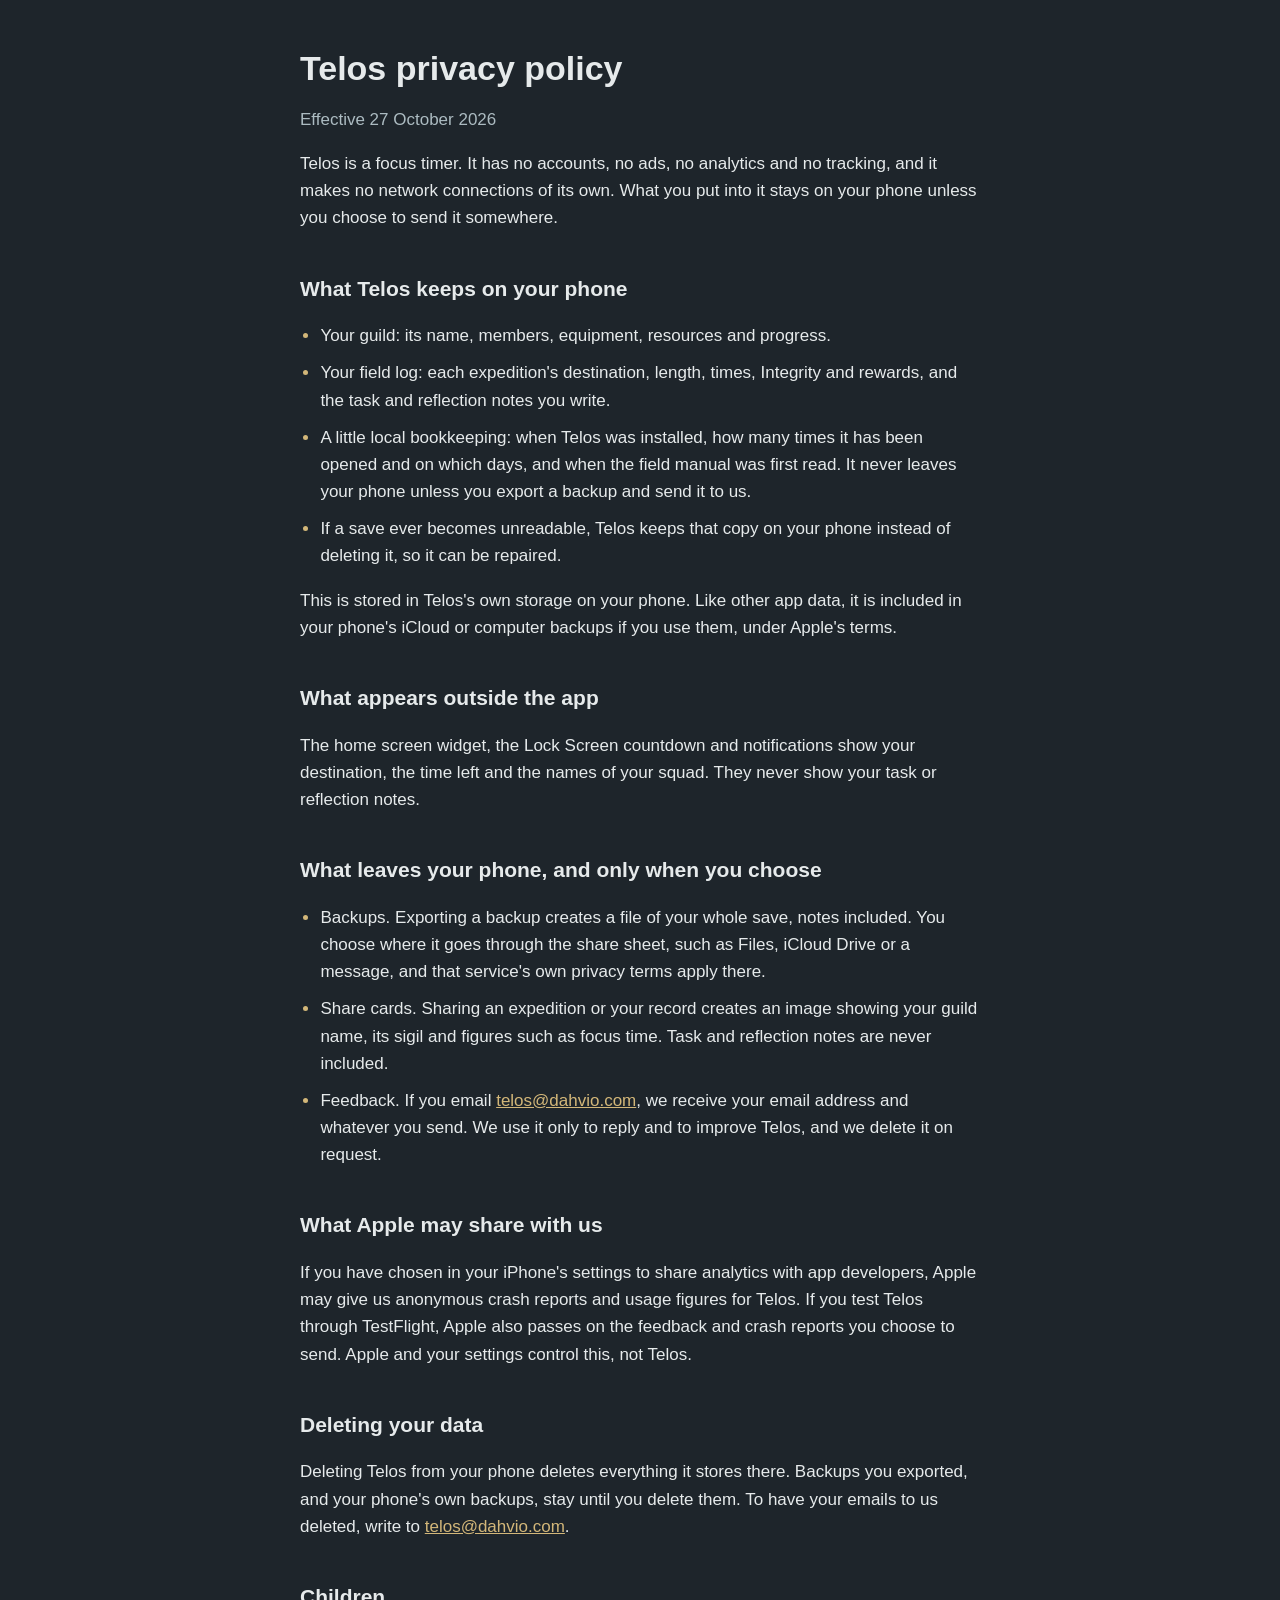
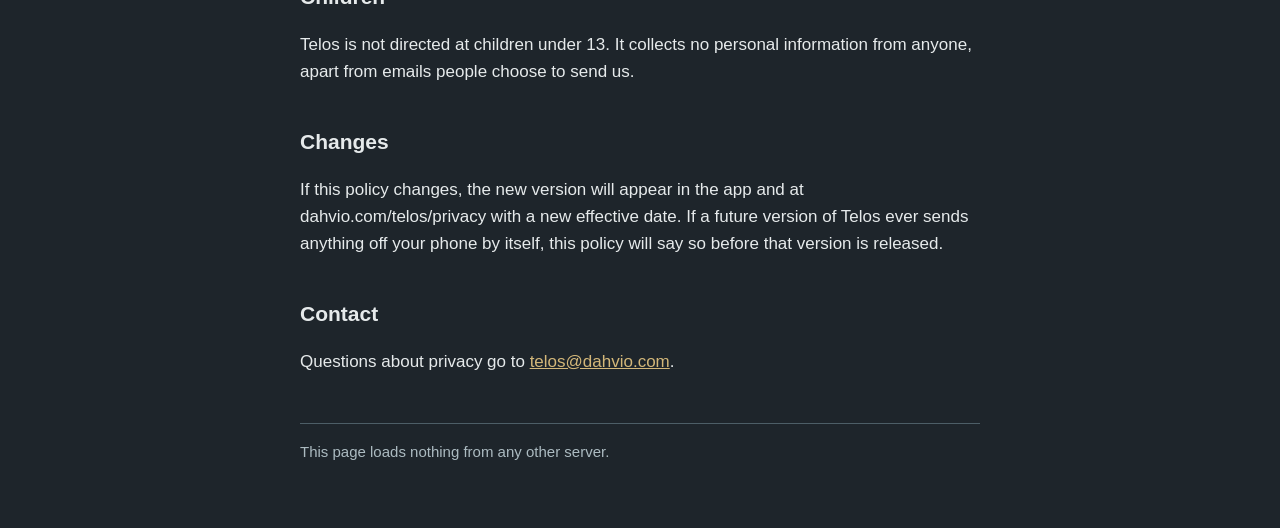
==== docs/privacy/index.html @ 554471b8 "Add the privacy policy and a feedback link to Settings Apple requires a privacy policy inside the ap" ====
<!doctype html>
<html lang="en">
<head>
<meta charset="utf-8">
<meta name="viewport" content="width=device-width, initial-scale=1">
<title>Telos privacy policy</title>
<style>
  :root { color-scheme: dark; }
  body {
    margin: 0; background: #1E252B; color: #E6EAEB;
    font: 17px/1.6 -apple-system, BlinkMacSystemFont, "Segoe UI", Roboto,
      "Helvetica Neue", Arial, sans-serif;
  }
  main { max-width: 680px; margin: 0 auto; padding: 48px 20px 64px; }
  h1 { font-size: 34px; line-height: 1.2; margin: 0 0 6px; }
  h2 { font-size: 21px; margin: 40px 0 4px; }
  .date, footer { color: #ACBBC1; }
  ul { padding-left: 1.2em; }
  li { margin: 10px 0; }
  li::marker { color: #D3B779; }
  a { color: #D3B779; }
  footer { margin-top: 48px; padding-top: 16px; border-top: 1px solid #4D5E67;
    font-size: 15px; }
</style>
</head>
<body>
<main>
<h1>Telos privacy policy</h1>
<p class="date">Effective 27 October 2026</p>
<p>Telos is a focus timer. It has no accounts, no ads, no analytics and no tracking, and it makes no network connections of its own. What you put into it stays on your phone unless you choose to send it somewhere.</p>
<h2>What Telos keeps on your phone</h2>
<ul><li>Your guild: its name, members, equipment, resources and progress.</li><li>Your field log: each expedition's destination, length, times, Integrity and rewards, and the task and reflection notes you write.</li><li>A little local bookkeeping: when Telos was installed, how many times it has been opened and on which days, and when the field manual was first read. It never leaves your phone unless you export a backup and send it to us.</li><li>If a save ever becomes unreadable, Telos keeps that copy on your phone instead of deleting it, so it can be repaired.</li></ul>
<p>This is stored in Telos's own storage on your phone. Like other app data, it is included in your phone's iCloud or computer backups if you use them, under Apple's terms.</p>
<h2>What appears outside the app</h2>
<p>The home screen widget, the Lock Screen countdown and notifications show your destination, the time left and the names of your squad. They never show your task or reflection notes.</p>
<h2>What leaves your phone, and only when you choose</h2>
<ul><li>Backups. Exporting a backup creates a file of your whole save, notes included. You choose where it goes through the share sheet, such as Files, iCloud Drive or a message, and that service's own privacy terms apply there.</li><li>Share cards. Sharing an expedition or your record creates an image showing your guild name, its sigil and figures such as focus time. Task and reflection notes are never included.</li><li>Feedback. If you email <a href="mailto:telos@dahvio.com">telos@dahvio.com</a>, we receive your email address and whatever you send. We use it only to reply and to improve Telos, and we delete it on request.</li></ul>
<h2>What Apple may share with us</h2>
<p>If you have chosen in your iPhone's settings to share analytics with app developers, Apple may give us anonymous crash reports and usage figures for Telos. If you test Telos through TestFlight, Apple also passes on the feedback and crash reports you choose to send. Apple and your settings control this, not Telos.</p>
<h2>Deleting your data</h2>
<p>Deleting Telos from your phone deletes everything it stores there. Backups you exported, and your phone's own backups, stay until you delete them. To have your emails to us deleted, write to <a href="mailto:telos@dahvio.com">telos@dahvio.com</a>.</p>
<h2>Children</h2>
<p>Telos is not directed at children under 13. It collects no personal information from anyone, apart from emails people choose to send us.</p>
<h2>Changes</h2>
<p>If this policy changes, the new version will appear in the app and at dahvio.com/telos/privacy with a new effective date. If a future version of Telos ever sends anything off your phone by itself, this policy will say so before that version is released.</p>
<h2>Contact</h2>
<p>Questions about privacy go to <a href="mailto:telos@dahvio.com">telos@dahvio.com</a>.</p>
<footer>This page loads nothing from any other server.</footer>
</main>
</body>
</html>
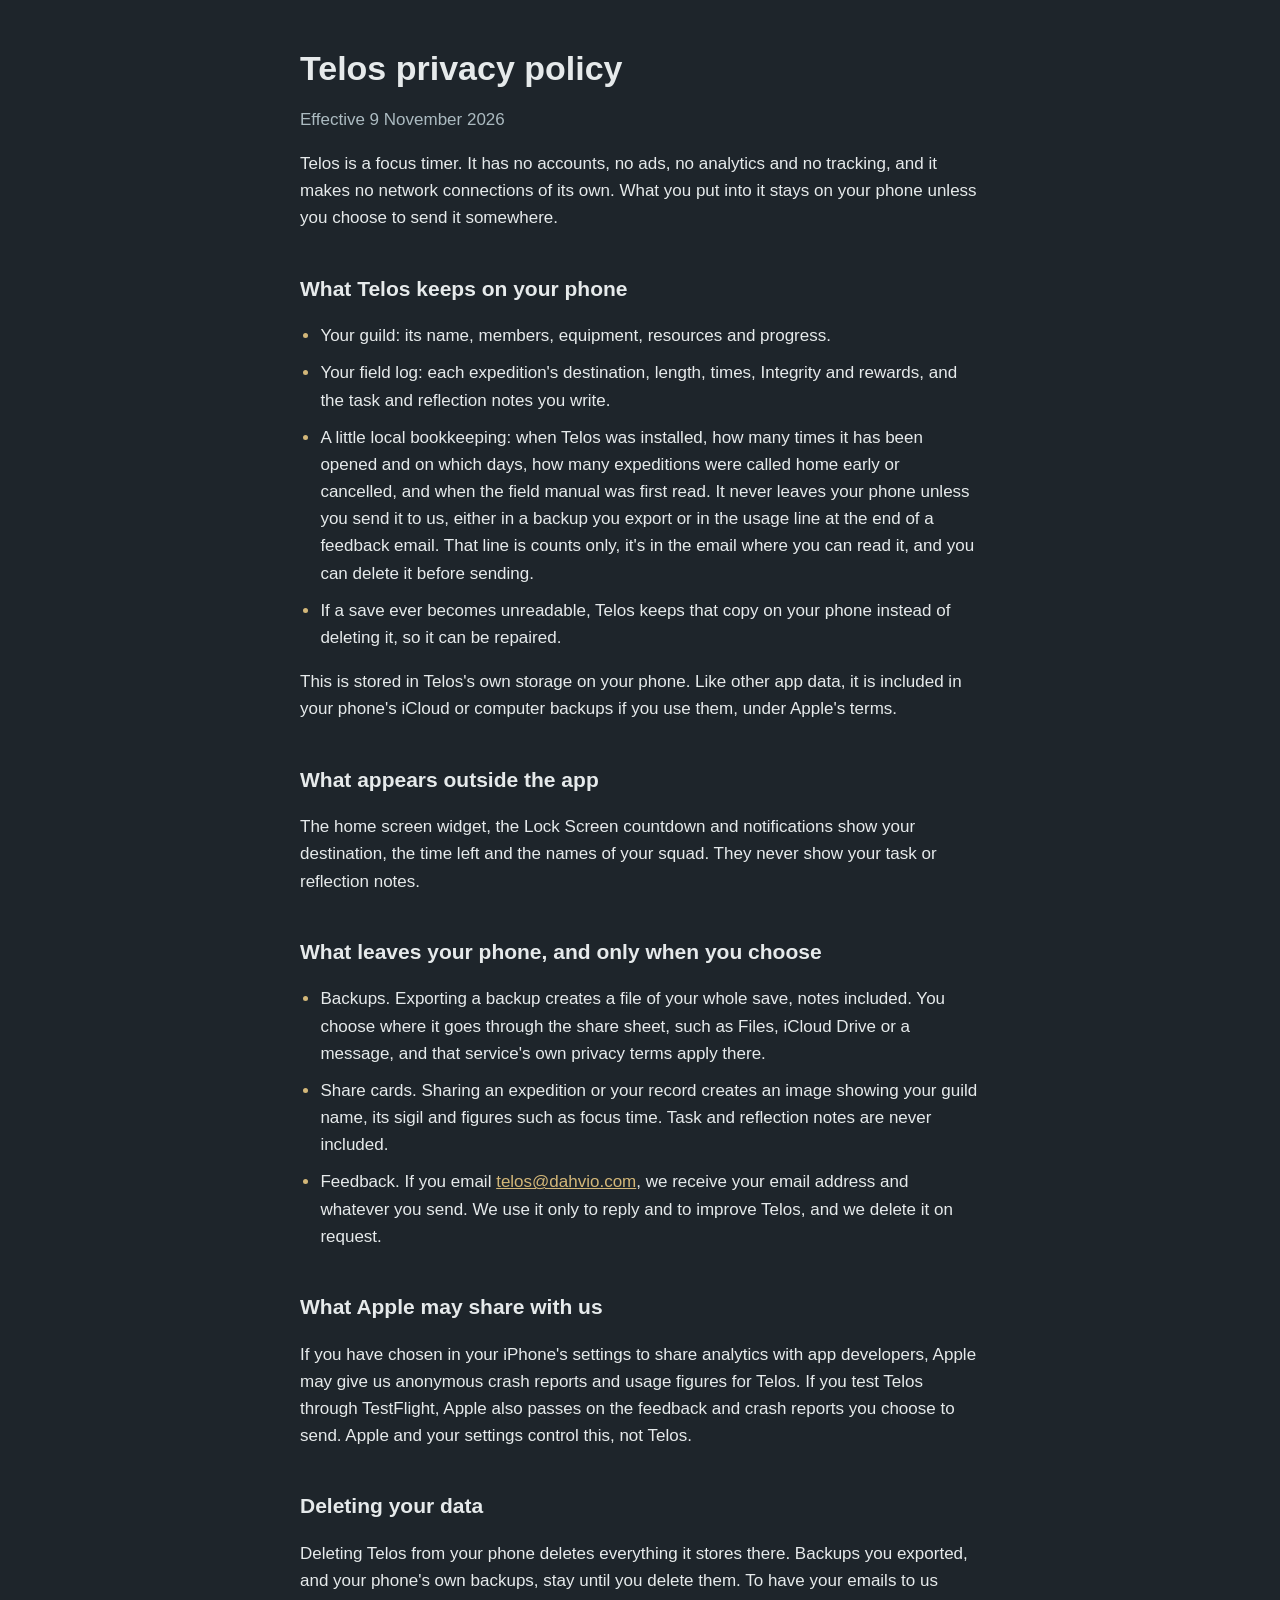
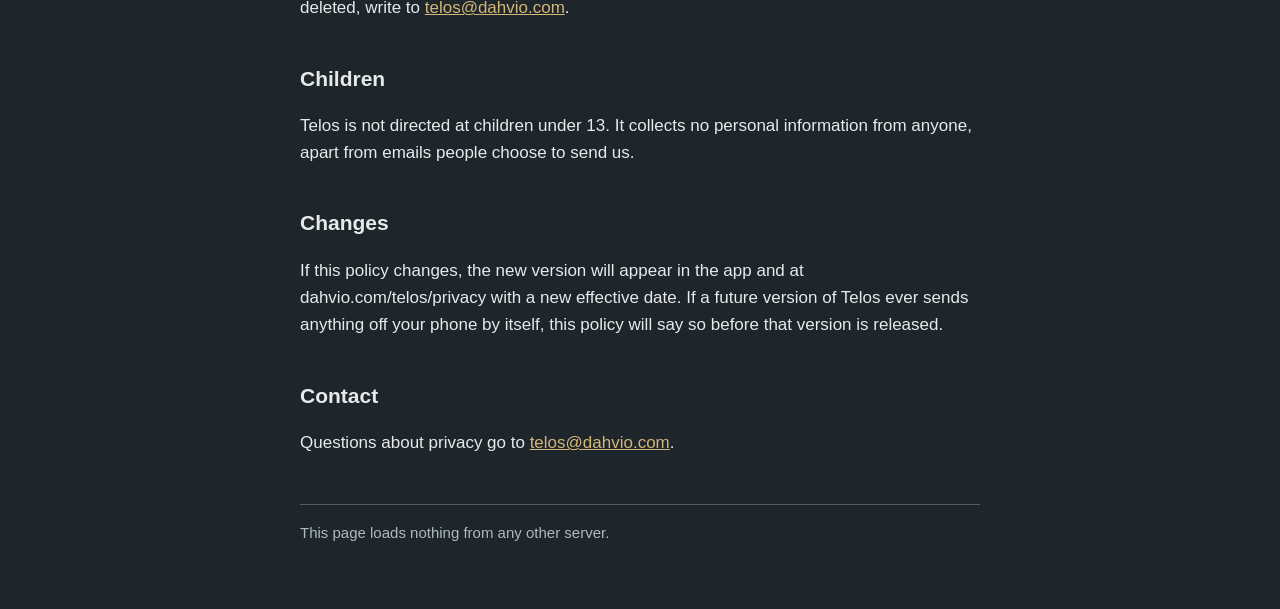
==== commit 7ccbd6fe: "Count cancelled and recalled runs A cancel left no trace at all, by design, and recalls were only ma" ====
--- a/docs/privacy/index.html
+++ b/docs/privacy/index.html
@@ -26,10 +26,10 @@
 <body>
 <main>
 <h1>Telos privacy policy</h1>
-<p class="date">Effective 27 October 2026</p>
+<p class="date">Effective 9 November 2026</p>
 <p>Telos is a focus timer. It has no accounts, no ads, no analytics and no tracking, and it makes no network connections of its own. What you put into it stays on your phone unless you choose to send it somewhere.</p>
 <h2>What Telos keeps on your phone</h2>
-<ul><li>Your guild: its name, members, equipment, resources and progress.</li><li>Your field log: each expedition's destination, length, times, Integrity and rewards, and the task and reflection notes you write.</li><li>A little local bookkeeping: when Telos was installed, how many times it has been opened and on which days, and when the field manual was first read. It never leaves your phone unless you export a backup and send it to us.</li><li>If a save ever becomes unreadable, Telos keeps that copy on your phone instead of deleting it, so it can be repaired.</li></ul>
+<ul><li>Your guild: its name, members, equipment, resources and progress.</li><li>Your field log: each expedition's destination, length, times, Integrity and rewards, and the task and reflection notes you write.</li><li>A little local bookkeeping: when Telos was installed, how many times it has been opened and on which days, how many expeditions were called home early or cancelled, and when the field manual was first read. It never leaves your phone unless you send it to us, either in a backup you export or in the usage line at the end of a feedback email. That line is counts only, it's in the email where you can read it, and you can delete it before sending.</li><li>If a save ever becomes unreadable, Telos keeps that copy on your phone instead of deleting it, so it can be repaired.</li></ul>
 <p>This is stored in Telos's own storage on your phone. Like other app data, it is included in your phone's iCloud or computer backups if you use them, under Apple's terms.</p>
 <h2>What appears outside the app</h2>
 <p>The home screen widget, the Lock Screen countdown and notifications show your destination, the time left and the names of your squad. They never show your task or reflection notes.</p>
